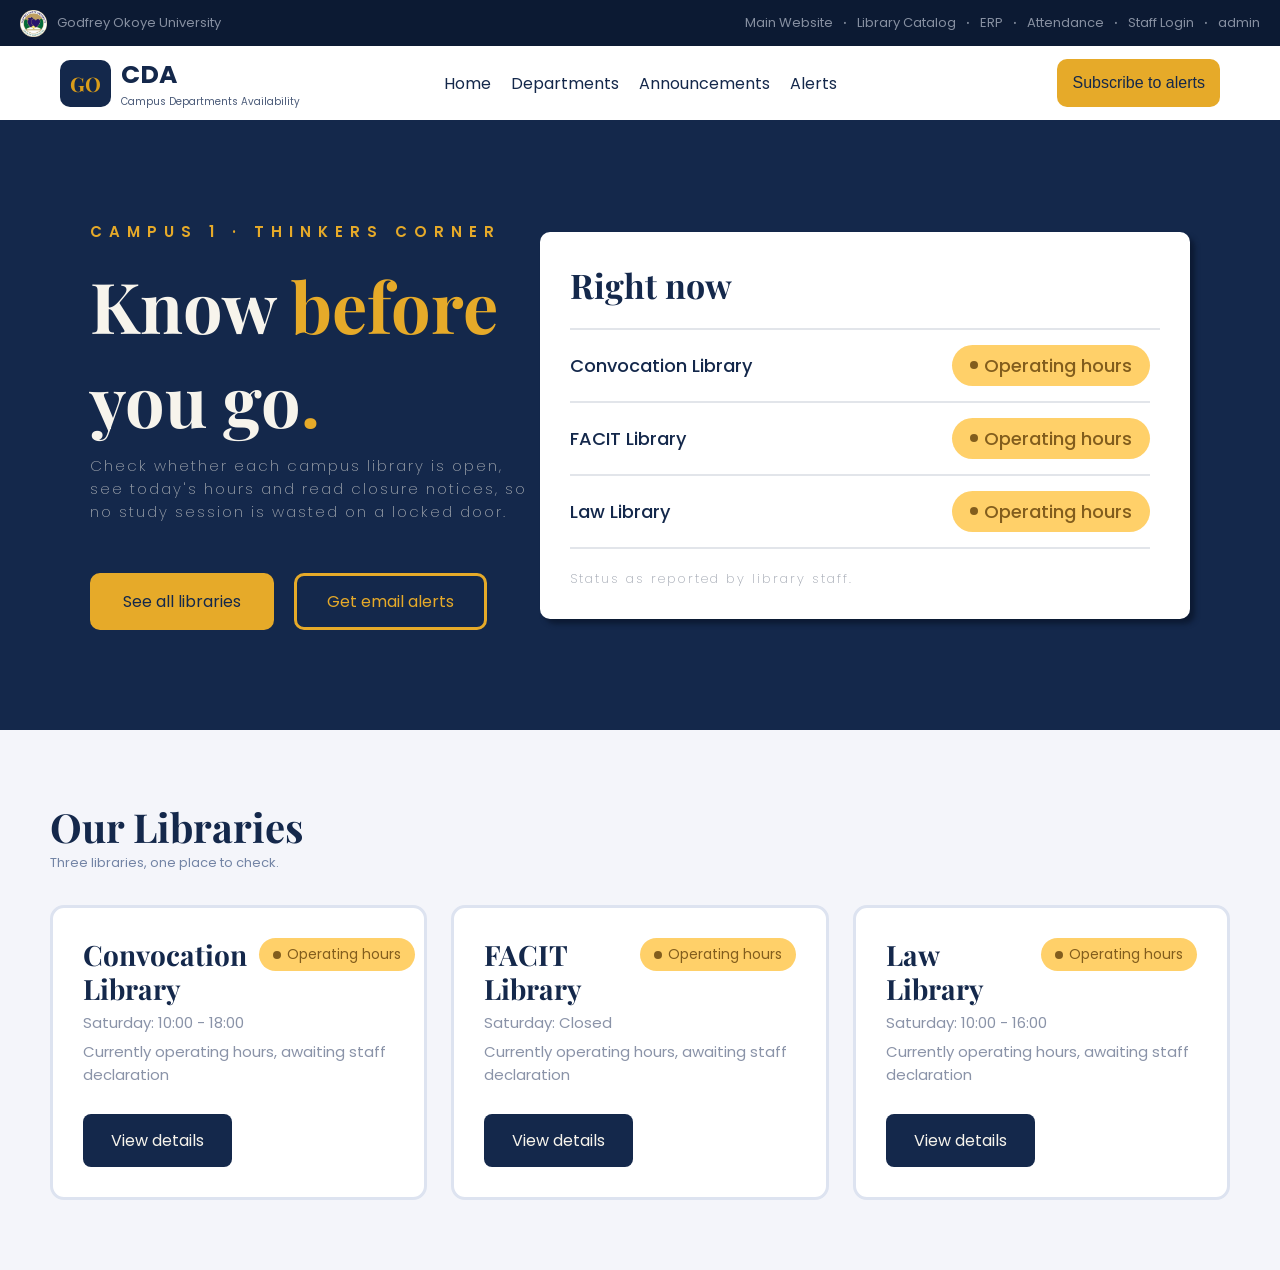
==== index.html @ 439eacd5 "Add files via upload" ====
<!DOCTYPE html>
<html lang="en">
<head>
    <meta charset="UTF-8">
    <meta name="viewport" content="width=device-width, initial-scale=1.0">
    <link rel="preconnect" href="https://fonts.googleapis.com">
    <link rel="preconnect" href="https://fonts.gstatic.com" crossorigin>
    <link href="https://fonts.googleapis.com/css2?family=Playfair+Display:wght@400..900&family=Poppins:wght@400;500;600&display=swap" rel="stylesheet">
    <link rel="stylesheet" href="style.css">
    <title>Library Availability</title>
</head>
<body>
    <section id="redirects">
        <div class="re-left">
            <img src="imgs/Godfrey_logo.png" alt="Godfrey_logo">
            <h1>Godfrey Okoye University</h1>
        </div>

        <button class="menu-toggle" id="utility-menu-toggle" type="button" aria-label="Open utility menu" aria-controls="re-right" aria-expanded="false" data-menu-toggle>
            <span></span><span></span><span></span>
        </button>
        <ul id="re-right" class="menu-panel">
            <a href="https://gouni.edu.ng">Main Website</a>
            <p>·</p>
            <a href="http://libraries.gouni.edu.ng">Library Catalog</a>
            <p>·</p>
            <a href="https://erp.gouni.edu.ng/Security/Accounts/Login">ERP</a>
            <p>·</p>
            <a href="attendance.html" title="For debug only">Attendance</a>
            <p>·</p>
            <a href="login.html">Staff Login</a>
            <p>·</p>
            <a href="admin.html">admin</a>
        </ul>
    </section>

    <section id="ribbon">
        <div class="logo">
            <h1>GO</h1>

            <div class="logo-title">
                <h2>CDA</h2>
                <p>Campus Departments Availability</p>
            </div>
        </div>

        <button class="menu-toggle ribbon-menu-toggle" id="ribbon-menu-toggle" type="button" aria-label="Open main menu" aria-controls="ribbon-menu" aria-expanded="false" data-menu-toggle>
            <span></span><span></span><span></span>
        </button>
        <div id="ribbon-menu" class="menu-panel">
            <nav aria-label="Main navigation">
                <ul>
                    <a href="index.html">Home</a>
                    <a href="#departs">Departments</a>
                    <a href="#departs">Announcements</a>
                    <a href="#departs">Alerts</a>
                </ul>
            </nav>
            <button title="Subscribe to email alerts" type="button">Subscribe to alerts</button>
        </div>
    </section>

    <header>
        <div id="hero">
            <div class="heroL">
                <h4>CAMPUS 1 · THINKERS CORNER</h4>
                <h1>Know <span>before</span> you go<span>.</span></h1>
                <p>Check whether each campus library is open, see today's
                    hours and read closure notices, so no study session is
                    wasted on a locked door.</p>

                <div class="head-cta">
                    <a href="#departs">See all libraries</a>
                    <a href="" class="get-cta">Get email alerts</a>
                </div>
            </div>

            <div class="heroR">
                <div id="hero-actives-card" aria-live="polite">
                    <h2>Right now</h2>

                    <ul id="status-list">

                    </ul>

                    <p>Status as reported by library staff.</p>
                </div>

                <aside></aside>
            </div>
        </div>
    </header>

    <main>
        <section id="departs">
            <div id="dept-title">
                <h1>Our Libraries</h1>
                <p>Three libraries, one place to check.</p>
            </div>

            <div id="dept-cards" aria-live="polite">

            </div>
        </section>
    </main>

    <dialog id="details-dialog" aria-labelledby="details-title">
        <button id="details-close" type="button" aria-label="Close">×</button>
        <h2 id="details-title"></h2>
        <div id="details-body"></div>

        <nav class="d-section" aria-label="Useful links">
            <h3>Links</h3>
            <ul class="d-links">
                <li><a href="http://libraries.gouni.edu.ng" target="_blank" rel="noopener noreferrer">Library catalog</a></li>
                <li><a href="http://libraries.gouni.edu.ng/library-rules">Library rules</a></li>
                <li><a href="mailto:library@example.com">Email the library</a></li>
            </ul>
        </nav>
    </dialog>

    <script type="module" src="app.js"></script>
    <script type="module" src="nav.js"></script>
</body>
</html>
---- style.css ----
:root {
    /* Navy */
    --navy-950: #0C1A33;
    --navy-900: #14284B;
    --navy-700: #1E3A6E;

    /* Gold */
    --gold-100: #FFF4D6;
    --gold-500: #E6AA29;
    --gold-600: #DA9D1A;
    --gold-700: #C8962E;

    /* Neutrals */
    --white: #FFFFFF;
    --cream: #F7F4EC;
    --ice-200: #D8DEEA;
    --slate-500: #4A5A78;
    --slate-600: #5B6578;
    --border: rgba(20, 40, 80, 0.12);

    /* Statuses */
    --open-fg: #1A6543;
    --open-bg: #76EEAE;
    --warn-fg: #825D1D;
    --warn-bg: #FFD069;
    --closed-fg: #8C1D16;
    --closed-bg: #FF9186;

    /* Was high, don no these colors */
    --card-border: #DDE3F0;
    --page-bg: #F4F5FA;
    --text-muted: #8A93A8;

    /* Fonts */
    --font-head: "Playfair Display", serif;
    --font-body: "Poppins", sans-serif;
}

* {
    padding: 0;
    margin: 0;
    box-sizing: border-box;
    scrollbar-width: thin;
    scroll-behavior: smooth;
}

body {
    font-family: var(--font-body);
    background: var(--white);
    background-position: center;
    background-repeat: no-repeat;
    background-size: cover;
}

@keyframes section-pop-up {
    from {
        opacity: 0;
        transform: translateY(24px) scale(0.98);
    }

    to {
        opacity: 1;
        transform: translateY(0) scale(1);
    }
}

#hero,
#departs,
.a-card:not([hidden]),
.lib-card {
    animation: section-pop-up 0.55s cubic-bezier(0.2, 0.75, 0.3, 1) backwards;
}

#departs .lib-card:nth-child(2),
.a-panel .a-card:nth-child(2) {
    animation-delay: 0.1s;
}

#departs .lib-card:nth-child(3),
.a-panel .a-card:nth-child(3) {
    animation-delay: 0.2s;
}

/* Redirects */
#redirects {
    background: var(--navy-950);
    display: flex;
    justify-content: space-between;
    align-items: center;
    padding: 8px 20px;
}

#redirects .re-left,
#redirects #re-right {
    display: flex;
    align-items: center;
    justify-content: center;
    gap: 10px;
}

#redirects #re-right {
    gap: 10px;
}

#redirects .re-left img {
    width: 27px;
    height: 27px;
}

#redirects .re-left h1,
#redirects #re-right a,
#redirects #re-right p {
    font-size: 13px;
    font-weight: 400;
    color: var(--ice-200);
    text-decoration: none;
    opacity: 0.6;
    transition: ease-in-out 0.4s;
}

#redirects #re-right a:hover {
    opacity: 1;
}

#redirects #re-right p {
    font-size: 20px;
}

/* Ribbon */
#ribbon {
    background: var(--white);
    display: flex;
    align-items: center;
    justify-content: space-between;
    position: relative;
    padding: 10px 60px;
}

#ribbon .logo {
    display: flex;
    align-items: center;
    justify-content: center;
    gap: 10px;
}

#ribbon .logo h1 {
    color: var(--gold-600);
    font-size: 20px;
    font-family: var(--font-head);
    background: var(--navy-900);
    border-radius: 10px;
    padding: 10px;
}

#ribbon .logo .logo-title {
    display: flex;
    flex-direction: column;
    justify-content: space-evenly;
    gap: 0;
}

#ribbon .logo .logo-title h2 {
    font-size: 25px;
    font-weight: 700;
    color: var(--navy-900);
}

#ribbon .logo .logo-title p {
    font-size: 10px;
    font-weight: 400;
    color: var(--slate-500);
}

#ribbon nav {
    position: absolute;
    top: 50%;
    left: 50%;
    transform: translate(-50%, -50%);
}

#ribbon nav ul {
    display: flex;
    justify-content: center;
    align-items: center;
    gap: 20px;
}

#ribbon nav ul a {
    font-size: 16px;
    font-weight: 400;
    text-decoration: none;
    color: var(--navy-900);
    transition: ease-in-out 0.4s;
}

#ribbon nav ul a:hover {
    color: var(--gold-700);
    transform: translateY(-2px);
}

#ribbon button {
    font-size: 16px;
    font-weight: 400;
    background: var(--gold-500);
    color: var(--navy-900);
    padding: 15px 15px;
    border-radius: 10px;
    border: none;
    transition: ease-in-out 0.4s;
}

#ribbon button:hover {
    background: var(--gold-700);
    transform: translateY(-2px);
}

/* Header */
#hero {
    background: var(--navy-900);
    display: flex;
    justify-content: space-between;
    align-items: center;
    padding: 100px 90px;
}

#hero .heroL h4 {
    font-size: 15px;
    letter-spacing: 7px;
    font-weight: 600;
    color: var(--gold-500);
}

#hero .heroL h1 {
    font-family: var(--font-head);
    font-size: 70px;
    color: var(--cream);
    font-weight: 700;
    margin-top: 15px;
}

#hero .heroL h1 span {
    color: var(--gold-500);
}

#hero .heroL p {
    font-size: 15px;
    font-weight: 200;
    color: var(--cream);
    max-width: 600px;
    opacity: 0.6;
    letter-spacing: 2px;
    margin-top: 8px;
}

#hero .heroL .head-cta {
    display: flex;
    align-items: center;
    gap: 20px;
}

#hero .heroL .head-cta a {
    font-size: 16px;
    color: var(--navy-900);
    text-decoration: none;
    padding: 13px 30px;
    border-radius: 10px;
    background: var(--gold-500);
    margin-top: 50px;
    border: 3px solid var(--gold-500);
    transition: ease-in-out 0.4s;
}

#hero .heroL .head-cta a:hover {
    transform: translateY(-2px);
}

#hero .heroL .head-cta a.get-cta {
    background: transparent;
    color: var(--gold-500);
}

#hero .heroR #hero-actives-card {
    border-radius: 10px;
    background: var(--white);
    width: 650px;
    padding: 30px;
    color: var(--navy-900);
    cursor: default;
    box-shadow: 5px 5px 5px var(--navy-950);
    max-height: 400px;
    display: flex;
    flex-direction: column;
}

#hero-actives-card h2 {
    border-bottom: 2px solid var(--border);
    font-family: var(--font-head);
    font-size: 34px;
    font-weight: 700;
    padding-bottom: 20px;
    flex-shrink: 0;
}

#hero-actives-card p {
    margin-top: 20px;
    opacity: 0.6;
    font-size: 13px;
    letter-spacing: 2px;
    font-weight: 200;
    color: var(--slate-600);
    flex-shrink: 0;
}

#status-list {
    list-style: none;
    margin: 0;
    padding: 0 10px 0 0;
    font-size: 18px;
    font-weight: 500;
    flex: 1;
    min-height: 0;
    overflow-y: auto;
    scrollbar-width: thin;
    scrollbar-color: var(--slate-600) transparent;
}

.status-row {
    display: flex;
    justify-content: space-between;
    align-items: center;
    gap: 12px;
    padding: 15px 0;
    border-bottom: 2px solid var(--border);
}

.pill {
    display: inline-flex;
    align-items: center;
    gap: 6px;
    padding: 7px 18px;
    border-radius: 1000px;
    font-size: 18px;
    white-space: nowrap;
}

/* the small dot some pills have in front of the text */
.pill i {
    width: 8px;
    height: 8px;
    border-radius: 50%;
    background: currentColor;
}

.pill.is-open {
    background: var(--open-bg);
    color: var(--open-fg);
    /* box-shadow: 1px 1px 5px var(--open-fg); */
}

.pill.is-warn {
    background: var(--warn-bg);
    color: var(--warn-fg);
    /* box-shadow: 1px 1px 5px var(--warn-fg); */
}

.pill.is-closed {
    background: var(--closed-bg);
    color: var(--closed-fg);
    /* box-shadow: 1px 1px 5px var(--closed-fg); */
}

.caption {
    font-size: 20px;
    font-weight: 500;
    color: var(--slate-600);
    margin-top: 20px;
}

/* Department cards */
main {
    background: var(--page-bg);
    padding: 70px 50px;
}

#departs {
    display: flex;
    flex-direction: column;
}

#departs #dept-title {
    margin-bottom: 32px;
}

#departs #dept-title h1 {
    font-size: 40px;
    font-family: var(--font-head);
    color: var(--navy-900);
    font-weight: 700;
}

#departs #dept-title p {
    font-size: 13px;
    opacity: 0.6;
    font-weight: 400;
    color: var(--navy-700);
}

#departs #dept-cards {
    display: grid;
    grid-template-columns: repeat(auto-fit, minmax(280px, 1fr));
    gap: 24px;
}

.lib-card {
    background: var(--white);
    border: 3px solid var(--card-border);
    border-radius: 14px;
    padding: 30px;
    cursor: default;
    transition: ease-in-out 0.4s;
}

.lib-card:hover {
    scale: 1.03;
    transform: translateY(-4px);
}

.lib-card-top {
    display: flex;
    justify-content: space-between;
    align-items: flex-start;
    gap: 12px;
}

.lib-card h3 {
    font-family: var(--font-head);
    font-size: 28px;
    font-weight: 700;
    line-height: 1.2;
    color: var(--navy-900);
}

.lib-card .pill {
    font-size: 14px;
    padding: 6px 14px;
    flex-shrink: 0;
    list-style: none;
}

.lib-card p {
    font-size: 15px;
    color: var(--text-muted);
    margin-top: 6px;
}

.lib-card .btn {
    display: inline-block;
    text-decoration: none;
    background: var(--navy-900);
    color: var(--cream);
    padding: 14px 28px;
    border-radius: 8px;
    margin-top: 28px;
    border: none;
    cursor: pointer;
    font-family: inherit;
    font-size: 16px;
    transition: ease-in-out 0.4s;
}

.lib-card .btn:hover {
    scale: 1.03;
    transform: translateY(-4px);
}

.lib-card .btn:hover {
    background: var(--navy-700);
    transform: translateY(-2px);
}

/* Details pop-up */
dialog {
    margin: auto;               
    width: min(560px, 92vw);      
    max-height: 88vh;
    overflow-y: auto;              
    overscroll-behavior: contain; 
    padding: 32px;
    background: var(--white);
    color: var(--navy-900);
    border: 3px solid var(--card-border);
    border-radius: 14px;
}

dialog[open] {
    animation: pop-in 0.3s ease-in-out;
}

@keyframes pop-in {
    from { 
        opacity: 0; 
        transform: translateY(12px) scale(0.98); 
    }
    to   { 
        opacity: 1; 
        transform: none; 
    }
}

@keyframes pop-out {
    from { 
        opacity: 1; 
        transform: none; 
    }
    to   { 
        opacity: 0; 
        transform: translateY(12px) scale(0.98); 
    }
}

dialog::backdrop {
    background: rgba(12, 26, 51, 0.6);
    backdrop-filter: blur(2px);
}

#details-title {
    font-family: var(--font-head);
    font-size: 30px;
    font-weight: 700;
    line-height: 1.2;
    padding: 0 44px 16px 0;
    margin-bottom: 20px;
    border-bottom: 2px solid var(--border);
}

#details-close {
    position: absolute;
    top: 16px;
    right: 16px;
    width: 36px;
    height: 36px;
    border: none;
    border-radius: 50%;
    background: transparent;
    color: var(--navy-900);
    font-size: 32px;
    line-height: 1;
    cursor: pointer;
    transition: ease-in-out 0.4s;
}

#details-close:hover {
    background: var(--closed-bg);
    color: var(--white);
    scale: 1.08;
}

#details-body {
    display: flex;
    flex-direction: column;
    align-items: flex-start;       /* the pill keeps its natural width */
    gap: 14px;
}

#details-body .pill {
    font-size: 14px;
    padding: 6px 14px;
}

#details-body > p {
    font-size: 16px;
    font-weight: 500;
}

#details-body .d-reason {
    align-self: stretch;
    font-size: 14px;
    font-weight: 500;
    color: var(--closed-fg);
    background: #FDE8E5;
    border-left: 4px solid var(--closed-bg);
    border-radius: 8px;
    padding: 12px 14px;
}

#details-body .d-updated {
    font-size: 13px;
    font-weight: 400;
    color: var(--text-muted);
}

.d-section {
    align-self: stretch;
    margin-top: 10px;
}

dialog > .d-section {
    margin-top: 24px;
}

.d-section h3 {
    font-family: var(--font-head);
    font-size: 18px;
    font-weight: 700;
    color: var(--navy-900);
    margin-bottom: 10px;
}

.d-section p {
    font-size: 15px;
    color: var(--slate-600);
}

.d-hours {
    list-style: none;
    border: 1.5px solid var(--card-border);
    border-radius: 10px;
    overflow: hidden;
}

.d-hours li {
    display: flex;
    justify-content: space-between;
    align-items: center;
    gap: 12px;
    padding: 10px 14px;
    font-size: 15px;
    color: var(--slate-600);
    border-bottom: 1px solid var(--card-border);
}

.d-hours li:last-child {
    border-bottom: none;
}

.d-hours li.is-today {
    background: var(--gold-100);
    color: var(--navy-900);
    font-weight: 600;
    box-shadow: inset 4px 0 0 var(--gold-500);
}

.d-hours li.is-today span:first-child::after {
    content: " (today)";
    font-size: 12px;
    font-weight: 500;
    color: var(--gold-700);
}

.d-links {
    list-style: none;
    display: flex;
    flex-wrap: wrap;
    gap: 10px;
}

.d-links a {
    display: inline-block;
    font-size: 14px;
    font-weight: 500;
    color: var(--navy-900);
    text-decoration: none;
    border: 1.5px solid var(--navy-900);
    border-radius: 8px;
    padding: 8px 14px;
    transition: ease-in-out 0.4s;
}

.d-links a:hover {
    background: var(--navy-900);
    color: var(--cream);
    transform: translateY(-2px);
}

.d-links a:focus-visible,
#details-close:focus-visible {
    outline: 3px solid var(--gold-500);
    outline-offset: 2px;
}

/* Login & Register for workers */
#sign {
    min-height: 100vh;
    min-height: 100dvh;
    padding: 24px;
    margin: 0;
    display: grid;
    place-items: center;
    overflow-x: hidden;
}

.sign-box {
    grid-area: 1 / 1;
    position: relative;
    width: min(100%, 750px);
    max-width: 750px;
    background: #ffffff;
    box-sizing: border-box;
    opacity: 0;
    visibility: hidden;
    pointer-events: none;
    transform: translateY(14px) scale(0.985);
    transition:
        opacity 0.32s ease,
        transform 0.32s ease,
        visibility 0s linear 0.32s;
}

.sign-box.active {
    opacity: 1;
    visibility: visible;
    pointer-events: all;
    transform: translateY(0) scale(1);
    transition-delay: 0s;
}

.sign-box:hover {
    border-color: var(--navy-900);
    transform: translateY(-2px);
    scale: 1.003;
}

.sign-box .reg-head {
    background-color: var(--navy-900);
    color: var(--white);
    text-align: center;
    padding: 20px 0 10px 0;
}

.sign-box .reg-head h1 {
    font-family: var(--font-head);
    font-weight: 700;
    font-size: 30px;
}

.sign-box .reg-head p {
    opacity: 0.3;
    font-weight: 400;
    font-size: 10px;
}

.sign-box .reg-inp {
    display: flex;
    justify-content: center;
    align-items: center;
    flex-direction: column;
    gap: 20px;
    margin: 0 auto;
    margin: 25px 35px 20px;
    padding: 0 0 25px;
    border-bottom: 3px solid var(--card-border);
}

.sign-box .reg-inp .reg-inp2 {
    display: flex;
    justify-content: space-between;
    align-items: center;
    width: 100%;
    gap: 20px;
}

.sign-box .reg-inp.log-inp {
    display: flex;
    justify-content: center;
    align-items: center;
    flex-direction: column;
}

.sign-box .reg-inp select,
.sign-box .reg-inp input {
    width: 100%;
    padding: 20px 18px;
    width: 100%;
    border: 3px solid var(--border);
    border-radius: 10px;
    outline: none;
    color: #909399;
    transition: ease-in-out 0.4s;
}

.sign-box .reg-inp.log-inp input {
    width: 100%;
}

.sign-box .reg-inp input::placeholder {
    color: #909399;
  font-weight: 400;
}

.sign-box .reg-inp input:hover,
.sign-box .reg-inp input:active,
.sign-box .reg-inp input:focus {
    border-color: var(--navy-700);
    box-shadow: 0 0 5px #14284b56;
    color: #909399;
    transform: translateY(-2px);
    padding-left: 23px;
}

.sign-box .reg-inp select:hover {
    border-color: var(--navy-700);
    box-shadow: 0 0 5px #14284b56;
    color: #909399;
    transform: translateY(-2px);
    padding-left: 23px;
}

#RegNo {
    text-transform: uppercase;
}

#RegNo::placeholder {
    text-transform: capitalize;
}

.sign-box .sign-rem {
    display: flex;
    justify-content: space-between;
    margin: 0 35px;
}

.sign-box .sign-rem label {
    color: #a0a0a0;
    font-size: 15px;
    font-weight: 500;
}

.sign-box .sign-rem label a {
    text-decoration: none;
    color: #0460B7;
    background: none;
    outline: none;
    border: none;
    cursor: pointer;
    font-weight: 500;
    transition: ease-in-out 0.4s;
}

.sign-box .sign-rem label a:hover {
    color: var(--navy-700);
}

.sign-box .sign-rem .reg-inp-checkbox  {
    display: flex;
    align-items: center;
    justify-content: center;
    gap: 6px;
}

.sign-box .sign-rem .reg-inp-checkbox .real-checkbox {
    display: none;
}

.sign-box .sign-rem .reg-inp-checkbox .custom-checkbox-box {
    width: 14px;
    height: 14px;
    background-color: #ffffff;
    border: 2px solid var(--card-border);
    border-radius: 2px;
    transform: rotate(0);       
    box-sizing: border-box;
    display: inline-flex;
    align-items: center;
    justify-content: center;
    cursor: pointer;
    transition: transform 0.4s ease-in-out, border-color 0.4s ease-in-out, background-color 0.4s ease-in-out;
    position: relative;
}

.sign-box .sign-rem .reg-inp-checkbox .custom-checkbox-box::after {
    content: "";
    width: 100%;
    height: 100%;
    position: absolute;

    background: var(--card-border); 
    transform: scale(0);    
    transition: ease-in-out 0.4s;
}

.sign-box .sign-rem .reg-inp-checkbox .custom-checkbox-box:hover::after {
    background: var(--navy-900); 
}

.sign-box .sign-rem .reg-inp-checkbox:has(.real-checkbox:checked) .custom-checkbox-box {
    border-color: var(--navy-900);
    transform: rotate(45deg) scale(1.05);
}

.sign-box .sign-rem .reg-inp-checkbox:has(.real-checkbox:checked) .custom-checkbox-box::after {
    transform: scale(1);    
    background: var(--navy-900); 
}

.sign-box .sign-rem .reg-inp-checkbox .custom-checkbox-box:hover {
    border-color: var(--navy-900);
    transform: rotate(45deg) scale(1.05);
}

/* Forgot password */
#forgot-pass {
    text-decoration: none;
    color: #0460B7;
    background: none;
    outline: none;
    border: none;
    cursor: pointer;
    font-weight: 500;
    transition: ease-in-out 0.4s;
}
/* Ends here */

.sign-button {
    display: flex;
    justify-content: center;
    align-items: center;
    margin-top: 35px;
}

.sign-btns {
    width: 100%;
    height: 56px;                
    display: inline-flex;
    align-items: center;          
    justify-content: center;      
    margin: 0 35px 15px; 
    box-sizing: border-box;
    background: var(--navy-900);    
    color: #ffffff;               
    border: none;                 
    border-radius: 8px;           
    font-family: var(--font-body);
    font-size: 14px;
    font-weight: 500;             
    cursor: pointer;
    transition: all 0.4s ease-in-out;
}

.sign-btns:hover {
    background: var(--navy-700);
}

/* Main site retirn links */
form a svg {
    position: absolute;
    right: 0;
    top: 0;
    width: 30px;
    height: 30px;
    margin-right: 10px;
    margin-top: 10px;
    fill: white;
    transition: ease-in-out 0.4s;
}

form a svg:hover {
    fill: rgb(218, 17, 17);
    scale: 1.05;
}

.form-msg { 
    margin: 0 35px 10px; 
    padding: 12px 14px; 
    border-radius: 8px; 
    font-size: 14px; 
    font-weight: 500; 
}

.form-msg.err { 
    background: #FDE8E5; 
    color: var(--closed-fg); 
    border-left: 4px solid var(--closed-bg); 
}

.form-msg.ok { 
    background: #E3F9EE; 
    color: var(--open-fg); 
    border-left: 4px solid var(--open-bg); 
}

.sign-btns {
    width: calc(100% - 70px);
}

.sign-box .reg-inp select:focus {
    border-color: var(--navy-700);
    box-shadow: 0 0 5px #14284b56;
}

#redirects #re-right {
    list-style: none;
}

#ribbon nav ul {
    list-style: none;
}

body.admin {
    background: var(--page-bg);
}

#admin-bar {
    background: var(--navy-900);
    color: var(--cream);
    display: flex;
    justify-content: space-between;
    align-items: center;
    gap: 16px;
    flex-wrap: wrap;
    padding: 20px 40px;
}

#admin-bar h1 {
    font-family: var(--font-head);
    font-size: 28px;
}

#admin-bar p {
    font-size: 13px;
    opacity: 0.6;
}

.a-actions {
    display: flex;
    align-items: center;
    gap: 16px;
}

.a-actions a {
    color: var(--ice-200);
    text-decoration: none;
    font-size: 14px;
}

.a-actions button,
.btn-gold {
    background: var(--gold-500);
    color: var(--navy-900);
    border: none;
    border-radius: 8px;
    padding: 12px 18px;
    font: 500 14px var(--font-body);
    cursor: pointer;
    transition: ease-in-out 0.3s;
}

.a-actions button:hover,
.btn-gold:hover {
    background: var(--gold-700);
    transform: translateY(-2px);
}

#admin-main {
    max-width: 1100px;
    margin: 0 auto;
    padding: 40px 20px;
    display: flex;
    flex-direction: column;
    gap: 24px;
}

.a-card {
    background: var(--white);
    border: 3px solid var(--card-border);
    border-radius: 14px;
    padding: 28px;
    transition: ease-in-out 0.4s;
}

.a-card:hover {
    scale: 1.003;
    border-color: var(--slate-500);
}

.a-card h2 {
    font-family: var(--font-head);
    font-size: 24px;
    color: var(--navy-900);
    margin-bottom: 14px;
}

.a-note {
    font-size: 13px;
    color: var(--text-muted);
}

.a-row {
    display: flex;
    align-items: center;
    gap: 12px;
    flex-wrap: wrap;
}

.a-row.between {
    justify-content: space-between;
}

.a-card select,
.a-card input {
    padding: 12px 14px;
    border: 3px solid var(--border);
    border-radius: 10px;
    font: 14px var(--font-body);
    color: var(--navy-900);
    outline: none;
    transition: ease-in-out 0.4s;
}

.a-card select:hover,
.a-card input:hover,
.a-card select:focus,
.a-card input:focus {
    transform: translateY(-2px);
    border-color: var(--navy-700);
}

.a-card #a-reason {
    flex: 1;
    min-width: 200px;
}

.a-card .form-msg {
    margin: 14px 0 0;
}

.otp {
    font: 700 40px var(--font-head);
    letter-spacing: 8px;
    color: var(--navy-900);
    background: var(--gold-100);
    border-radius: 10px;
    padding: 8px 20px;
}

.a-table-wrap {
    overflow-x: auto;
    margin-top: 16px;
}

table {
    width: 100%;
    border-collapse: collapse;
    font-size: 14px;
}

th {
    text-align: left;
    color: var(--slate-600);
    font-weight: 600;
    padding: 10px;
    border-bottom: 2px solid var(--border);
    white-space: nowrap;
}

td {
    padding: 10px;
    border-bottom: 1px solid var(--card-border);
    color: var(--navy-900);
}

.btn-out {
    background: var(--navy-900);
    color: var(--cream);
    border: none;
    border-radius: 6px;
    padding: 7px 12px;
    font: 13px var(--font-body);
    cursor: pointer;
}

.btn-out:hover {
    background: var(--navy-700);
}

.sheet-open-warning {
    color: #b42318;
    font-weight: 600;
}

.a-attendance-controls {
    margin: 12px 0;
}

/* admin console additions */
.a-panel {
    display: grid;
    gap: 24px;
}

.a-panel[hidden],
.a-card[hidden] {
    display: none;
}

.a-actions select {
    padding: 10px 12px;
    border-radius: 8px;
    border: none;
    font: 14px var(--font-body);
}

td select {
    padding: 8px 10px;
    border: 2px solid var(--border);
    border-radius: 8px;
    font: 14px var(--font-body);
}

.a-staff-filters {
    margin-top: 16px;
}

.a-staff-filters select,
.a-staff-filters input {
    min-width: 220px;
}

td input[type="checkbox"] {
    width: 18px;
    min-width: 18px;
    height: 18px;
    padding: 0;
    vertical-align: middle;
    accent-color: var(--navy-900);
}

td select[multiple] {
    min-width: 180px;
}

.menu-toggle {
    display: none;
    width: 44px;
    height: 44px;
    align-items: center;
    justify-content: center;
    flex-direction: column;
    gap: 5px;
    border: 1px solid currentColor;
    border-radius: 8px;
    background: transparent;
    color: var(--navy-900);
    cursor: pointer;
}

.menu-toggle span {
    display: block;
    width: 20px;
    height: 2px;
    border-radius: 2px;
    background: currentColor;
}

.menu-toggle:focus-visible {
    outline: 3px solid var(--gold-500);
    outline-offset: 3px;
}

#ribbon-menu {
    display: contents;
}

#admin-bar .menu-panel {
    display: flex;
    align-items: center;
    gap: 16px;
}

@media (max-width: 760px) {
    #redirects {
        position: relative;
        min-height: 54px;
        padding: 8px 16px;
    }

    #redirects .re-left {
        justify-content: flex-start;
        gap: 8px;
    }

    #redirects .re-left h1 {
        font-size: 11px;
    }

    #redirects .menu-toggle {
        display: flex;
        color: var(--ice-200);
    }

    #redirects #re-right {
        display: none;
        position: absolute;
        z-index: 20;
        top: 100%;
        right: auto;
        left: 12px;
        width: min(240px, calc(100vw - 24px));
        flex-direction: column;
        align-items: stretch;
        gap: 0;
        padding: 8px 16px;
        border: 1px solid var(--border);
        border-radius: 10px;
        background: var(--navy-950);
        box-shadow: 0 12px 24px rgba(12, 26, 51, 0.2);
    }

    #redirects #re-right.is-open {
        display: flex;
    }

    #redirects #re-right a {
        padding: 11px 0;
        font-size: 14px;
        opacity: 1;
    }

    #redirects #re-right p {
        display: none;
    }

    #ribbon {
        z-index: 5;
        padding: 10px 16px;
    }

    #ribbon .logo h1 {
        padding: 8px;
        font-size: 18px;
    }

    #ribbon .logo .logo-title h2 {
        font-size: 21px;
    }

    #ribbon .logo .logo-title p {
        font-size: 9px;
    }

    #ribbon .ribbon-menu-toggle {
        display: flex;
        margin-left: auto;
    }

    #ribbon-menu {
        display: none;
        position: absolute;
        z-index: 15;
        top: 100%;
        right: 12px;
        left: 12px;
        padding: 16px;
        flex-direction: column;
        align-items: stretch;
        gap: 14px;
        border: 1px solid var(--border);
        border-radius: 10px;
        background: var(--white);
        box-shadow: 0 12px 24px rgba(12, 26, 51, 0.16);
    }

    #ribbon-menu.is-open {
        display: flex;
    }

    #ribbon nav {
        position: static;
        transform: none;
    }

    #ribbon nav ul {
        align-items: stretch;
        flex-direction: column;
        gap: 0;
    }

    #ribbon nav ul a {
        padding: 10px 0;
        border-bottom: 1px solid var(--border);
        font-size: 15px;
    }

    #ribbon-menu > button {
        width: 100%;
        padding: 12px;
        font-size: 14px;
    }

    #hero {
        align-items: stretch;
        flex-direction: column;
        gap: 36px;
        padding: 64px 32px;
    }

    #hero .heroL h4 {
        font-size: 12px;
        letter-spacing: 4px;
    }

    #hero .heroL h1 {
        font-size: clamp(42px, 9vw, 64px);
    }

    #hero .heroL p {
        max-width: 100%;
        font-size: 14px;
        letter-spacing: 1px;
    }

    #hero .heroR,
    #hero .heroR #hero-actives-card {
        width: 100%;
    }

    main {
        padding: 48px 28px;
    }

    #admin-bar {
        position: relative;
        align-items: center;
        flex-wrap: nowrap;
        padding: 16px 20px;
    }

    #admin-bar h1 {
        font-size: 23px;
    }

    #admin-bar p {
        max-width: 50vw;
        overflow-wrap: anywhere;
        font-size: 11px;
    }

    .a-actions {
        position: relative;
        margin-left: auto;
    }

    .a-actions .staff-menu-toggle {
        display: flex;
        color: var(--cream);
    }

    #admin-bar .a-actions .menu-panel {
        display: none;
        position: absolute;
        z-index: 20;
        top: calc(100% + 10px);
        right: 0;
        min-width: 210px;
        padding: 12px;
        flex-direction: column;
        align-items: stretch;
        gap: 8px;
        border: 1px solid rgba(255, 255, 255, 0.16);
        border-radius: 10px;
        background: var(--navy-950);
        box-shadow: 0 12px 24px rgba(12, 26, 51, 0.24);
    }

    #admin-bar .a-actions .menu-panel.is-open {
        display: flex;
    }

    #admin-bar .a-actions .menu-panel a {
        padding: 10px 8px;
    }

    #admin-bar .a-actions .menu-panel button,
    #admin-bar .a-actions .menu-panel select {
        width: 100%;
    }

    #admin-main {
        padding: 24px 14px;
        gap: 16px;
    }

    .a-card {
        min-width: 0;
        padding: 20px 16px;
    }

    .a-card h2 {
        font-size: 21px;
    }

    .a-row,
    .a-row.between {
        align-items: stretch;
        flex-direction: column;
    }

    .a-row > *,
    .a-card #a-reason {
        width: 100%;
        min-width: 0;
    }

    .a-row.between h2 {
        width: 100%;
    }

    .otp {
        align-self: flex-start;
        font-size: 34px;
        letter-spacing: 6px;
    }

    .a-table-wrap {
        margin-right: -4px;
        -webkit-overflow-scrolling: touch;
    }

    #sign {
        height: auto;
        min-height: 100dvh;
        overflow: visible;
        padding: 24px 16px;
    }

    .sign-box {
        max-width: 560px;
    }

    .sign-box .reg-inp {
        margin: 20px 20px 16px;
    }

    .sign-box .reg-inp .reg-inp2 {
        flex-direction: column;
        gap: 12px;
    }

    .sign-box .reg-inp select,
    .sign-box .reg-inp input {
        padding: 15px 14px;
    }

    .sign-box .sign-rem {
        align-items: flex-start;
        flex-direction: column;
        gap: 14px;
        margin: 0 20px;
    }

    .sign-box .sign-rem label {
        font-size: 13px;
    }

    .sign-button {
        margin-top: 24px;
    }

    .sign-btns {
        width: calc(100% - 40px);
        margin-right: 20px;
        margin-left: 20px;
    }

    .form-msg {
        margin-right: 20px;
        margin-left: 20px;
    }
}

@media (max-width: 480px) {
    #hero {
        gap: 28px;
        padding: 48px 20px;
    }

    #hero .heroL h4 {
        font-size: 10px;
        letter-spacing: 3px;
    }

    #hero .heroL h1 {
        font-size: clamp(38px, 11vw, 50px);
    }

    #hero .heroL .head-cta {
        align-items: stretch;
        flex-direction: column;
        gap: 10px;
    }

    #hero .heroL .head-cta a {
        margin-top: 16px;
        text-align: center;
    }

    #hero .heroR #hero-actives-card {
        max-height: 340px;
        padding: 20px;
    }

    #hero-actives-card h2 {
        font-size: 28px;
    }

    #status-list {
        font-size: 14px;
    }

    .pill {
        padding: 6px 12px;
        font-size: 14px;
    }

    main {
        padding: 38px 16px;
    }

    #departs #dept-title h1 {
        font-size: 32px;
    }

    .lib-card {
        padding: 22px;
    }

    .lib-card h3 {
        font-size: 23px;
    }

    #admin-bar {
        padding: 14px;
    }

    #admin-bar h1 {
        font-size: 19px;
    }

    #admin-bar p {
        max-width: 62vw;
        font-size: 10px;
    }

    .a-card {
        padding: 18px 14px;
    }

    .a-card h2 {
        font-size: 19px;
    }

    .otp {
        font-size: 29px;
        letter-spacing: 4px;
    }

    .sign-box .reg-head {
        padding: 18px 12px 12px;
    }

    .sign-box .reg-head h1 {
        font-size: 24px;
    }

    .sign-box .reg-head p {
        font-size: 11px;
    }

    .sign-box .reg-inp {
        margin-right: 16px;
        margin-left: 16px;
    }

    .sign-box .sign-rem {
        margin-right: 16px;
        margin-left: 16px;
    }

    .sign-btns {
        width: calc(100% - 32px);
        margin-right: 16px;
        margin-left: 16px;
    }

    .form-msg {
        margin-right: 16px;
        margin-left: 16px;
    }
}

@media (prefers-reduced-motion: reduce) {
    *,
    *::before,
    *::after {
        scroll-behavior: auto !important;
        transition-duration: 0.01ms !important;
    }
}

@media (max-width: 480px) {
    dialog {
        padding: 24px 20px;
    }

    #details-title {
        font-size: 26px;
    }
}

@media (prefers-reduced-motion: reduce) {
    .sign-box {
        transition: none;
    }

    #hero,
    #departs,
    .a-card:not([hidden]),
    .lib-card,
    dialog[open] {
        animation: none;
    }
}
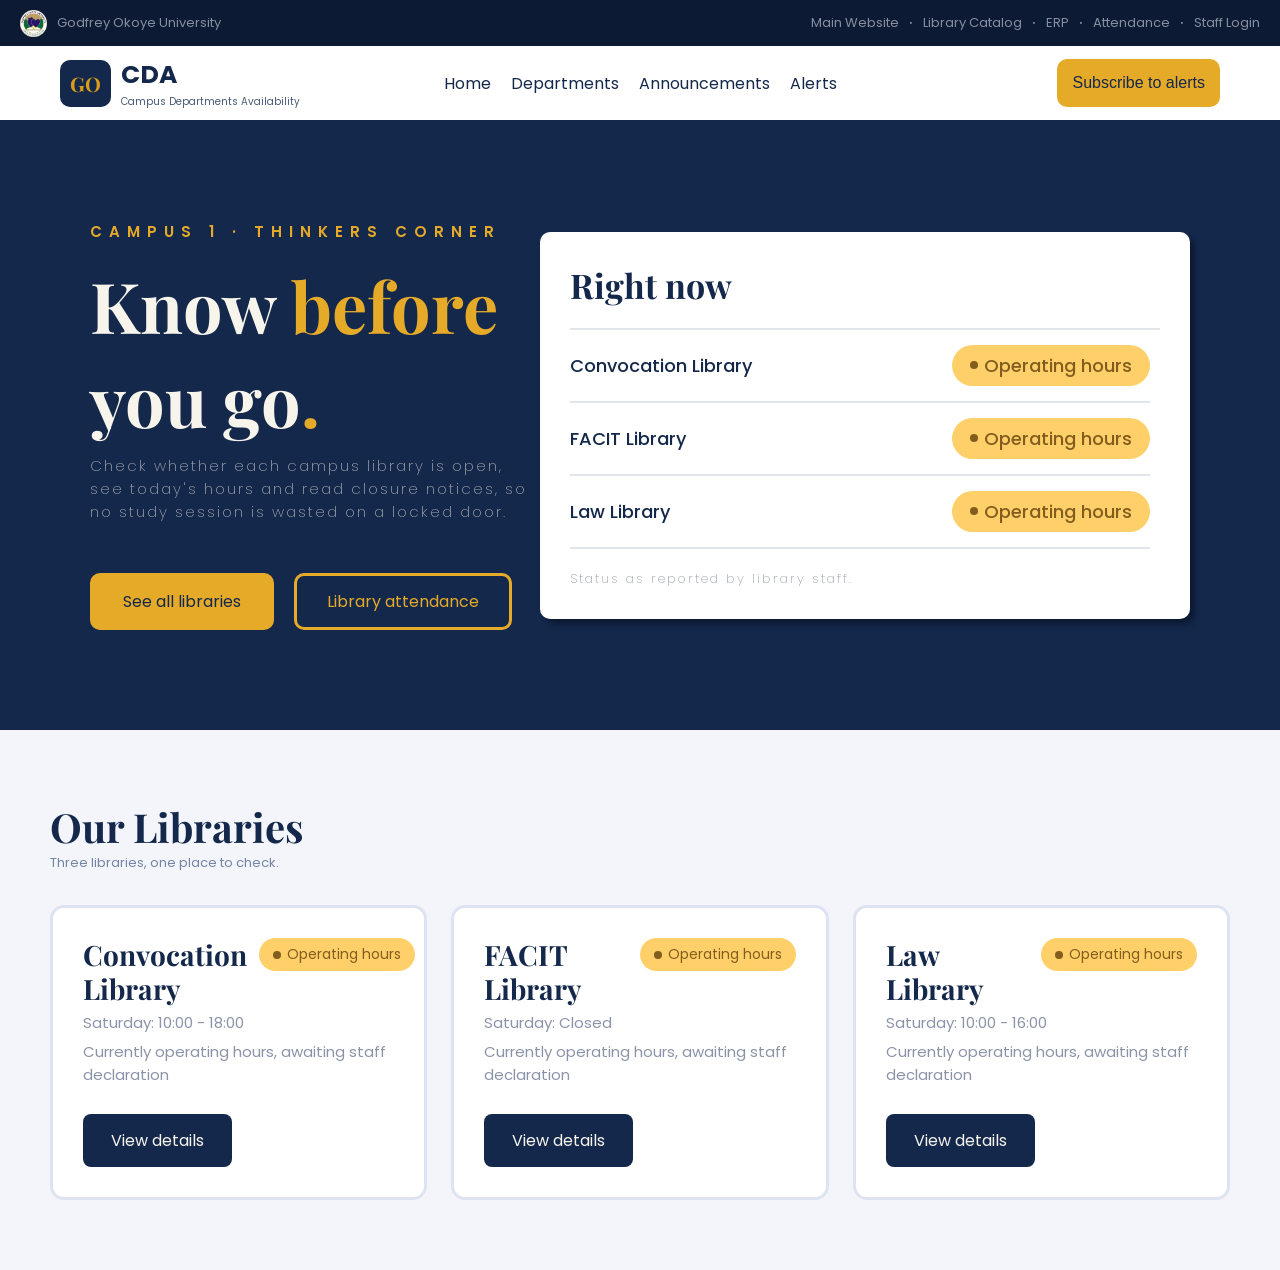
==== commit b9932c79: "Add files via upload" ====
--- a/index.html
+++ b/index.html
@@ -26,11 +26,9 @@
             <p>·</p>
             <a href="https://erp.gouni.edu.ng/Security/Accounts/Login">ERP</a>
             <p>·</p>
-            <a href="attendance.html" title="For debug only">Attendance</a>
+            <a href="attendance.html">Attendance</a>
             <p>·</p>
             <a href="login.html">Staff Login</a>
-            <p>·</p>
-            <a href="admin.html">admin</a>
         </ul>
     </section>
 
@@ -71,7 +69,7 @@
 
                 <div class="head-cta">
                     <a href="#departs">See all libraries</a>
-                    <a href="" class="get-cta">Get email alerts</a>
+                    <a href="attendance.html" class="get-cta" title="For debug only">Library attendance</a>
                 </div>
             </div>
 
@@ -113,8 +111,8 @@
             <h3>Links</h3>
             <ul class="d-links">
                 <li><a href="http://libraries.gouni.edu.ng" target="_blank" rel="noopener noreferrer">Library catalog</a></li>
-                <li><a href="http://libraries.gouni.edu.ng/library-rules">Library rules</a></li>
                 <li><a href="mailto:library@example.com">Email the library</a></li>
+                <li><a href="attendance.html" class="get-cta" title="For debug only">Library attendance</a></li>
             </ul>
         </nav>
     </dialog>
--- a/style.css
+++ b/style.css
@@ -1041,7 +1041,7 @@
     padding: 12px 18px;
     font: 500 14px var(--font-body);
     cursor: pointer;
-    transition: ease-in-out 0.3s;
+    transition: ease-in-out 0.4s;
 }
 
 .a-actions button:hover,
@@ -1070,6 +1070,11 @@
 .a-card:hover {
     scale: 1.003;
     border-color: var(--slate-500);
+}
+
+#a-staff.staff-menu-open {
+    position: relative;
+    z-index: 5;
 }
 
 .a-card h2 {
@@ -1106,12 +1111,23 @@
     transition: ease-in-out 0.4s;
 }
 
-.a-card select:hover,
+.a-card select:not([multiple]) {
+    height: 50px;
+    padding: 0 14px;
+    line-height: normal;
+    outline: none;
+}
+
 .a-card input:hover,
-.a-card select:focus,
 .a-card input:focus {
     transform: translateY(-2px);
     border-color: var(--navy-700);
+}
+
+.a-card select:hover,
+.a-card select:focus {
+    border-color: var(--navy-700);
+    transform: translateY(-2px);
 }
 
 .a-card #a-reason {
@@ -1135,6 +1151,147 @@
 .a-table-wrap {
     overflow-x: auto;
     margin-top: 16px;
+}
+
+#a-staff .a-staff-table-wrap {
+    overflow: visible;
+    margin-right: 0;
+}
+
+.staff-table {
+    table-layout: fixed;
+}
+
+.staff-table th:last-child {
+    width: 72px;
+}
+
+.staff-table td {
+    vertical-align: top;
+}
+
+.staff-identity {
+    overflow-wrap: anywhere;
+}
+
+.staff-identity strong,
+.staff-identity span {
+    display: block;
+}
+
+.staff-identity strong {
+    margin-bottom: 3px;
+}
+
+.staff-identity span {
+    color: var(--slate-600);
+    font-size: 13px;
+}
+
+.staff-menu-cell {
+    position: relative;
+    text-align: right;
+}
+
+.staff-menu {
+    position: relative;
+    display: inline-block;
+    text-align: left;
+}
+
+.staff-menu[open] {
+    z-index: 3;
+}
+
+.staff-menu-trigger {
+    display: flex;
+    width: 40px;
+    height: 40px;
+    align-items: center;
+    justify-content: center;
+    flex-direction: column;
+    gap: 3px;
+    border: 1px solid var(--border);
+    border-radius: 8px;
+    background: var(--white);
+    cursor: pointer;
+    list-style: none;
+}
+
+.staff-menu-trigger::-webkit-details-marker {
+    display: none;
+}
+
+.staff-menu-trigger::marker {
+    content: "";
+}
+
+.staff-menu-trigger:focus-visible {
+    outline: 3px solid var(--gold-500);
+    outline-offset: 2px;
+}
+
+.staff-menu-dot {
+    width: 4px;
+    height: 4px;
+    border-radius: 50%;
+    background: var(--navy-900);
+}
+
+.staff-menu-panel {
+    position: absolute;
+    top: calc(100% + 6px);
+    right: 0;
+    z-index: 20;
+    width: min(340px, calc(100vw - 48px));
+    max-height: min(70vh, 500px);
+    overflow-y: auto;
+    padding: 16px;
+    border: 1px solid var(--card-border);
+    border-radius: 10px;
+    background: var(--white);
+    box-shadow: 0 12px 24px rgba(12, 26, 51, 0.2);
+}
+
+.staff-menu-panel [hidden] {
+    display: none !important;
+}
+
+.staff-menu-field {
+    display: grid;
+    gap: 8px;
+    margin-bottom: 14px;
+    color: var(--slate-600);
+    font-size: 13px;
+    font-weight: 500;
+}
+
+.staff-menu-panel select {
+    width: 100%;
+    min-width: 0;
+    padding: 8px 10px;
+}
+
+.staff-menu-panel select:not([multiple]) {
+    height: 44px;
+}
+
+.staff-menu-panel select[multiple] {
+    min-width: 0;
+}
+
+.staff-menu-checkbox {
+    display: flex;
+    align-items: center;
+    gap: 8px;
+    margin: 10px 0;
+    color: var(--navy-900);
+    font-size: 13px;
+}
+
+.staff-menu-panel .btn-out {
+    width: 100%;
+    margin-top: 6px;
 }
 
 table {
@@ -1181,6 +1338,16 @@
     margin: 12px 0;
 }
 
+.sheet-name-controls {
+    display: flex;
+    align-items: center;
+    gap: 8px;
+}
+
+.sheet-name-controls select {
+    min-width: 240px;
+}
+
 /* admin console additions */
 .a-panel {
     display: grid;
@@ -1193,10 +1360,15 @@
 }
 
 .a-actions select {
+    box-sizing: border-box;
+    min-height: 44px;
     padding: 10px 12px;
     border-radius: 8px;
     border: none;
     font: 14px var(--font-body);
+    line-height: normal;
+    color: var(--navy-900);
+    background-color: var(--white);
 }
 
 td select {
@@ -1264,6 +1436,15 @@
     display: flex;
     align-items: center;
     gap: 16px;
+}
+
+#admin-bar .menu-panel a {
+    transition: ease-in-out 0.4s;
+}
+
+#admin-bar .menu-panel a:hover {
+    color: var(--white);
+    scale: 1.02;
 }
 
 @media (max-width: 760px) {
@@ -1500,6 +1681,17 @@
         min-width: 0;
     }
 
+    .sheet-name-controls {
+        width: 100%;
+        align-items: stretch;
+        flex-direction: column;
+    }
+
+    .sheet-name-controls > * {
+        width: 100%;
+        min-width: 0;
+    }
+
     .a-row.between h2 {
         width: 100%;
     }
